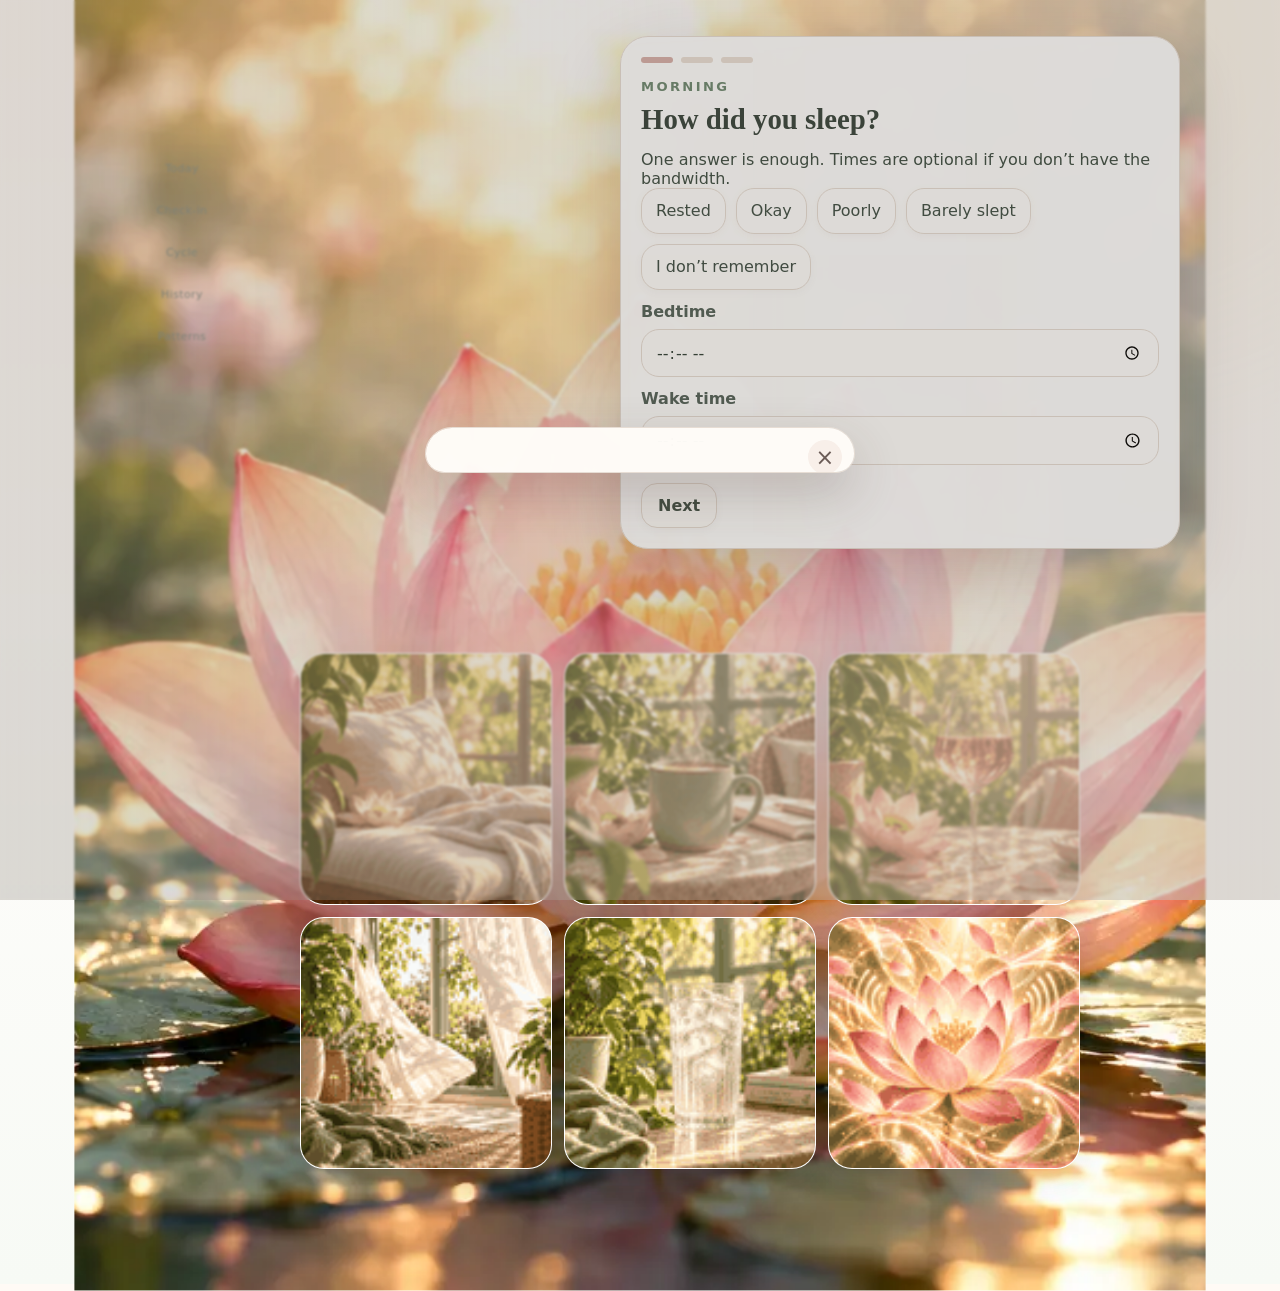
==== index.html @ 8de6fafd "Apply approved painterly Bloom visual direction" ====
<!doctype html>
<!-- Bloom v32: approved painterly visual direction + confirmed trigger capture -->
<html lang="en">
<head>
<meta charset="utf-8">
<meta name="viewport" content="width=device-width,initial-scale=1,viewport-fit=cover">
<meta name="theme-color" content="#fffaf5">
<meta name="apple-mobile-web-app-capable" content="yes">
<meta name="apple-mobile-web-app-title" content="Bloom">
<link rel="manifest" href="manifest.webmanifest">
<title>Bloom</title>
<link rel="stylesheet" href="styles.css?v=31">
<link rel="stylesheet" href="trigger-assets.css?v=31">
<link rel="stylesheet" href="trigger-interactions.css?v=31">
<link rel="stylesheet" href="baseline-overlay.css?v=31">
<link rel="stylesheet" href="design-v32.css?v=32">
</head>
<body>
<div class="garden" aria-hidden="true"><div class="glow"></div><div class="botanical botanical-left"></div><div class="botanical botanical-right"></div></div>
<div class="app-shell">
<header class="topbar">
  <div><div class="brand-word">Bloom</div><div class="today-date" id="todayDate"></div></div>
  <button class="settings-pill" id="settingsBtn" aria-label="Settings">Settings</button>
</header>
<main>
<section id="baselineScreen" class="screen"></section>
<section id="todayScreen" class="screen">
  <div class="home-heading"><span>TODAY</span><span id="cycleBadge" class="cycle-badge" hidden></span></div>
  <div class="home-hero">
    <button id="lotusCheckin" class="lotus-card" aria-label="Check in">
      <img class="lotus-visual" src="assets/lotus-check-in.webp" alt="" aria-hidden="true">
      <span class="lotus-label">CHECK IN</span>
    </button>
    <div id="baselineDoneNote" class="micro-note"></div>
  </div>
  <section class="meds-home" id="medsStrip"></section>
  <div class="quick-label">TRIGGERS</div>
  <div class="quick-grid" aria-label="Visual triggers">
    <button class="quick-tile nap" data-quick="nap" aria-label="Sleep" aria-pressed="false" title="Sleep"><img class="trigger-art" src="assets/triggers/sleep.png" alt=""></button>
    <button class="quick-tile caffeine" data-quick="caffeine" aria-label="Caffeinate" aria-pressed="false" title="Caffeinate"><img class="trigger-art" src="assets/triggers/caffeinate.png" alt=""></button>
    <button class="quick-tile alcohol" data-quick="alcohol" aria-label="Alcohol" aria-pressed="false" title="Alcohol"><img class="trigger-art" src="assets/triggers/alcohol.png" alt=""></button>
    <button class="quick-tile breathing" data-quick="breathing" aria-label="Breathe" aria-pressed="false" title="Breathe"><img class="trigger-art" src="assets/triggers/breathe.png" alt=""></button>
    <button class="quick-tile water" data-quick="water" aria-label="Hydrate" aria-pressed="false" title="Hydrate"><img class="trigger-art" src="assets/triggers/hydrate.png" alt=""></button>
    <button class="quick-tile sensory" data-quick="sensory-overload" aria-label="Sense" aria-pressed="false" title="Sense"><img class="trigger-art" src="assets/triggers/sense.png" alt=""></button>
  </div>
  <section class="context-row">
    <button class="context-chip" id="cycleHomeBtn"><span class="context-kicker">CYCLE</span><strong id="cycleHomeText">Open cycle</strong></button>
    <button class="context-chip" id="healthHomeBtn"><span class="context-kicker">APPLE HEALTH</span><strong id="healthHomeText">Import snapshot</strong></button>
  </section>
</section>
<section id="checkinScreen" class="screen"></section>
<section id="cycleScreen" class="screen"></section>
<section id="historyScreen" class="screen"></section>
<section id="patternsScreen" class="screen"></section>
</main>
<nav class="bottom-nav" aria-label="Bloom navigation">
<button data-nav="today" class="active">Today</button><button data-nav="checkin">Check-in</button><button data-nav="cycle">Cycle</button><button data-nav="history">History</button><button data-nav="patterns">Patterns</button>
</nav>
</div>
<div id="modal" class="modal-backdrop" hidden><div class="modal-card"><button class="modal-close" id="modalClose" aria-label="Close">×</button><div id="modalBody"></div></div></div>
<input id="healthFile" type="file" accept="application/json,.json" hidden><input id="importFile" type="file" accept="application/json,.json" hidden>
<script src="app.js?v=32"></script>
</body>
</html>
---- styles.css ----
:root{
  --bg:#fffaf5;
  --bg-soft:#fffdf9;
  --card:#fffdfa;
  --ink:#3f4f44;
  --muted:#7a807a;
  --line:#e7ddd4;
  --blush:#f3ded9;
  --sage:#dfe9dc;
  --butter:#f4ecd9;
  --accent:#cc8d83;
  --accent-deep:#9f655e;
  --shadow:0 14px 32px rgba(119,92,84,.10),0 2px 8px rgba(119,92,84,.06);
  --radius:28px;
}
*{box-sizing:border-box}
html,body{margin:0;padding:0;background:linear-gradient(180deg,#fffaf5 0%,#fff9f3 46%,#fffefb 100%);color:var(--ink);font-family: ui-rounded, system-ui, -apple-system, BlinkMacSystemFont, "Segoe UI", sans-serif;min-height:100%}
body{padding:env(safe-area-inset-top) 0 env(safe-area-inset-bottom)}
button,input,select,textarea{font:inherit}
button{cursor:pointer}
img{max-width:100%;display:block}
.sr-only{position:absolute;width:1px;height:1px;padding:0;margin:-1px;overflow:hidden;clip:rect(0,0,0,0);white-space:nowrap;border:0}
.garden{position:fixed;inset:0;pointer-events:none;overflow:hidden;z-index:0}
.glow{position:absolute;top:-80px;left:50%;transform:translateX(-50%);width:320px;height:220px;border-radius:999px;background:radial-gradient(circle at 50% 50%,rgba(248,217,194,.55),rgba(248,217,194,.08) 55%,transparent 72%)}
.leaf{position:absolute;border-radius:999px;filter:blur(2px);opacity:.18}
.leaf-a{left:-36px;top:180px;width:140px;height:340px;background:linear-gradient(180deg,#cdddbb,#f0f5e6);transform:rotate(-18deg)}
.leaf-b{right:-26px;top:360px;width:120px;height:280px;background:linear-gradient(180deg,#d6e1c6,#fbfdf6);transform:rotate(14deg)}
.leaf-c{right:18px;bottom:120px;width:160px;height:280px;background:linear-gradient(180deg,#f2dfd8,#fff5ef);transform:rotate(-24deg)}
.app-shell{position:relative;z-index:1;max-width:430px;margin:0 auto;padding:14px 14px 22px}
.topbar{display:flex;justify-content:space-between;align-items:flex-start;padding:8px 4px 18px}
.brand-kicker{font-family:Georgia,serif;font-size:2.25rem;line-height:1;letter-spacing:-.03em;color:#4a5f4f}
.today-date{margin-top:8px;color:var(--muted);font-size:.96rem}
.icon-btn{border:1px solid var(--line);background:rgba(255,255,255,.82);backdrop-filter:blur(8px);width:42px;height:42px;border-radius:999px;box-shadow:var(--shadow);color:#5a655d}
main{display:block}
.screen{display:none}
.screen.active{display:block}
.home-hero{margin-bottom:18px;text-align:center}
.lotus-card{display:block;width:min(280px,100%);margin:0 auto;padding:0;border:0;background:transparent}
.lotus-frame{position:relative;border-radius:36px;padding:10px;background:rgba(255,255,255,.78);box-shadow:var(--shadow);border:1px solid rgba(231,221,212,.95)}
.lotus-frame::before{content:"";position:absolute;inset:10px;border-radius:28px;background:linear-gradient(180deg,rgba(255,253,251,.72),rgba(255,248,242,.16));pointer-events:none}
.lotus-frame::after{content:"";position:absolute;left:14px;right:14px;top:14px;height:44%;border-radius:24px;background:linear-gradient(180deg,rgba(255,255,255,.26),transparent);pointer-events:none}
.lotus-photo{width:100%;height:auto;border-radius:28px;box-shadow:inset 0 0 0 1px rgba(255,255,255,.55)}
.micro-note{padding:10px 8px 0;text-align:center;color:var(--accent-deep);font-size:.92rem;min-height:1.4em}
.quick-grid{display:grid;grid-template-columns:repeat(6,1fr);gap:10px;margin:14px 0 18px}
.quick-tile{aspect-ratio:1/1;border:1px solid var(--line);border-radius:22px;background:rgba(255,255,255,.8);box-shadow:var(--shadow);display:grid;place-items:center;padding:0;overflow:hidden}
.art{display:block;width:100%;height:100%;position:relative}
.art::before,.art::after{content:"";position:absolute}
.moon{background:linear-gradient(180deg,#304059 0%,#7386a2 100%)}
.moon::before{width:34px;height:34px;border-radius:50%;background:#fff2c5;left:17px;top:15px;box-shadow:10px 2px 0 0 #304059,44px 32px 0 -12px rgba(255,255,255,.8),60px 16px 0 -13px rgba(255,255,255,.7)}
.moon::after{left:10px;right:10px;bottom:12px;height:18px;border-radius:18px;background:#f1d7da}
.cup{background:linear-gradient(180deg,#dfccb0,#8f785d)}
.cup::before{width:36px;height:24px;left:15px;top:28px;border-radius:0 0 16px 16px;background:#fff8ef;border:2px solid rgba(82,64,43,.22)}
.cup::after{width:14px;height:14px;right:16px;top:33px;border:3px solid rgba(255,248,239,.92);border-left:0;border-radius:0 12px 12px 0;box-shadow:-34px -18px 0 -10px rgba(255,255,255,.55),-22px -24px 0 -10px rgba(255,255,255,.45)}
.glass{background:linear-gradient(180deg,#f6d8cf,#d8b29a)}
.glass::before{left:26px;top:16px;width:20px;height:34px;background:rgba(255,255,255,.62);clip-path:polygon(0 0,100% 0,78% 100%,22% 100%);border-radius:0 0 8px 8px}
.glass::after{left:30px;top:21px;width:12px;height:20px;background:#8e4e5d;clip-path:polygon(0 0,100% 0,82% 100%,18% 100%);box-shadow:0 28px 0 -5px rgba(255,255,255,.55)}
.breath{background:linear-gradient(180deg,#c9dfd2,#90b9ae)}
.breath::before{left:16px;top:18px;width:22px;height:38px;border-radius:16px 16px 22px 22px;background:rgba(72,114,103,.23)}
.breath::after{right:10px;top:18px;width:42px;height:42px;border-top:4px solid rgba(255,255,255,.92);border-right:4px solid rgba(255,255,255,.92);border-radius:50%;transform:rotate(35deg);box-shadow:-10px 12px 0 -7px rgba(255,255,255,.82),-18px 24px 0 -9px rgba(255,255,255,.76)}
.water{background:linear-gradient(180deg,#d9eadf,#8ab7ba)}
.water::before{left:22px;top:15px;width:28px;height:42px;background:rgba(255,255,255,.54);border-radius:0 0 14px 14px;clip-path:polygon(12% 0,88% 0,76% 100%,24% 100%)}
.water::after{left:28px;top:28px;width:16px;height:10px;background:#b6e5ff;border-radius:999px;box-shadow:0 12px 0 0 #c8efff}
.sensory{background:linear-gradient(180deg,#f1e3d7,#bdc7a5)}
.sensory::before{left:18px;top:14px;width:36px;height:44px;border-radius:20px;background:#44586a}
.sensory::after{left:10px;top:24px;width:52px;height:26px;border:6px solid #44586a;border-bottom:0;border-radius:26px 26px 0 0}
.strip-card,.flow-card{background:rgba(255,253,250,.88);border:1px solid var(--line);border-radius:var(--radius);box-shadow:var(--shadow);padding:18px;margin-bottom:14px;backdrop-filter:blur(8px)}
.flow-card{padding:20px}
.caps{font-size:.82rem;letter-spacing:.18em;text-transform:uppercase;color:#6f8a72;font-weight:700;margin-bottom:10px}
h2{margin:0 0 14px;font-family:Georgia,serif;font-size:1.8rem;line-height:1.1;font-weight:600;color:#39463d}
h3{margin:0 0 10px;font-size:1.08rem;color:#3f4f44}
.small{font-size:.94rem;color:var(--muted);line-height:1.45}
.row{display:flex;gap:10px;flex-wrap:wrap;align-items:center}
.between{justify-content:space-between}
.choice-grid,.pill-grid{display:flex;flex-wrap:wrap;gap:10px}
.choice,.pill,.btn{border:1px solid var(--line);background:#fffefc;color:#415046;border-radius:18px;padding:12px 14px;box-shadow:0 2px 8px rgba(119,92,84,.05)}
.choice{min-height:46px}
.choice.selected,.pill.selected{background:#f7ebe7;border-color:#ddb7b0;color:#7c514d}
.btn{border-radius:16px;font-weight:600;padding:12px 16px;background:#fffefb}
.btn.secondary{background:#f9f5ef}
.btn.ghost{background:transparent;box-shadow:none}
.btn.danger{background:#fff2f0;border-color:#ebc2bb;color:#934f49}
.field{display:block;margin:12px 0 8px;color:#55635a;font-weight:600}
input[type="time"],input[type="date"],input[type="text"],select,textarea,input:not([type]){width:100%;border:1px solid var(--line);border-radius:18px;background:#fffefc;padding:12px 14px;color:#334238}
textarea{min-height:92px;resize:vertical}
.progress{display:flex;gap:8px;margin-bottom:16px}
.progress i{display:block;width:32px;height:6px;border-radius:99px;background:#eadfd5}
.progress i.on{background:#d6b0a9}
.why{margin-top:10px}
.empty{padding:10px 0;color:var(--muted)}
.health-grid{display:grid;grid-template-columns:1fr 1fr;gap:10px;margin-top:16px}
.health-stat{padding:14px;border-radius:20px;border:1px solid var(--line);background:linear-gradient(180deg,#f8f4ed,#fffefb)}
.health-stat:nth-child(2n){background:linear-gradient(180deg,#f7ecef,#fffefb)}
.health-stat:nth-child(3n){background:linear-gradient(180deg,#edf4ea,#fffefb)}
.health-stat span{display:block;font-size:.88rem;color:var(--muted);margin-bottom:4px}
.health-stat b{font-size:1.2rem;color:#604642}
.calendar{display:grid;grid-template-columns:repeat(7,1fr);gap:8px;margin-top:16px}
.day{aspect-ratio:1/1;border-radius:16px;border:1px solid var(--line);background:#fffefc;color:#45534a}
.day.today{outline:2px solid #d8b1a7;outline-offset:2px}
.day.bleed{background:#f8e4e1}
.day.start{background:#efd8d5;font-weight:700}
.history-list{display:flex;flex-direction:column;gap:10px}
.history-item{padding:14px;border-radius:20px;border:1px solid var(--line);background:rgba(255,255,255,.72)}
.bottom-nav{position:sticky;bottom:0;z-index:5;display:grid;grid-template-columns:repeat(5,1fr);gap:8px;padding:10px 10px calc(10px + env(safe-area-inset-bottom));margin-top:8px;border:1px solid rgba(231,221,212,.95);border-radius:28px;background:rgba(255,253,250,.92);backdrop-filter:blur(12px);box-shadow:var(--shadow)}
.bottom-nav button{display:flex;flex-direction:column;gap:4px;align-items:center;justify-content:center;border:0;background:transparent;color:#788278;padding:8px 4px;border-radius:18px;font-size:.76rem}
.bottom-nav button.active{background:#f5ece7;color:#5e4d49}
.modal-backdrop{position:fixed;inset:0;z-index:20;background:rgba(68,55,48,.18);display:grid;place-items:end center;padding:20px}
.modal-card{position:relative;width:min(430px,100%);max-height:88vh;overflow:auto;background:rgba(255,252,248,.98);border:1px solid var(--line);border-radius:28px 28px 20px 20px;box-shadow:0 20px 50px rgba(76,54,47,.24);padding:22px}
.modal-close{position:absolute;top:12px;right:12px;width:34px;height:34px;border:0;border-radius:999px;background:#f8efe9;color:#6a5b56;font-size:1.4rem}
.support-now .pill-grid{margin-bottom:8px}
@media (max-width:380px){
  .app-shell{padding-inline:10px}
  .brand-kicker{font-size:2rem}
  .quick-grid{gap:8px}
  .quick-tile{border-radius:18px}
  h2{font-size:1.6rem}
}
---- trigger-assets.css ----
.quick-label{margin:18px 4px 8px;font-size:10px;letter-spacing:.18em;font-weight:850;color:#627653}.quick-grid{display:grid;grid-template-columns:repeat(6,minmax(0,1fr));gap:7px}.quick-tile{aspect-ratio:1;border:1px solid rgba(255,255,255,.82);border-radius:21px;box-shadow:0 8px 22px rgba(78,54,62,.065);padding:0;position:relative;overflow:hidden;background:#fff!important;cursor:pointer}.quick-tile.nap,.quick-tile.caffeine,.quick-tile.alcohol,.quick-tile.breathing,.quick-tile.water,.quick-tile.sensory{background:#fff!important}.trigger-art{display:block;width:100%;height:100%;object-fit:cover}.quick-tile:focus-visible{outline:3px solid rgba(112,134,93,.55);outline-offset:3px}@media(max-width:520px){.quick-grid{grid-template-columns:repeat(3,minmax(0,1fr));gap:10px}.quick-tile{border-radius:18px}}@media(min-width:521px){.quick-grid{grid-template-columns:repeat(6,minmax(0,1fr));gap:8px}}
---- trigger-interactions.css ----
.quick-tile {
  transition: transform .18s ease, box-shadow .18s ease, outline-color .18s ease;
}

.quick-tile.pending {
  transform: scale(.94);
  outline: 3px solid rgba(239, 127, 105, .9);
  outline-offset: 2px;
  box-shadow: 0 10px 28px rgba(180, 84, 94, .24);
}

.quick-tile.recorded::after {
  content: "✓";
  position: absolute;
  right: 5px;
  top: 5px;
  z-index: 4;
  display: grid;
  place-items: center;
  width: 23px;
  height: 23px;
  border-radius: 50%;
  background: #466953;
  color: #fff;
  font-size: 14px;
  font-weight: 900;
  box-shadow: 0 2px 8px rgba(35, 66, 49, .35);
}

.trigger-confirm {
  margin-top: 10px;
  padding: 10px 12px;
  border-radius: 15px;
  background: #f2f7ee;
  color: #47604e;
  font-size: 12px;
  font-weight: 750;
}
---- baseline-overlay.css ----
.baseline-overlay {
  position: fixed;
  inset: 0;
  z-index: 40;
  overflow-y: auto;
  overscroll-behavior: contain;
  background: linear-gradient(90deg, rgba(255, 250, 245, .08), rgba(255, 250, 245, .5));
  backdrop-filter: blur(1px);
}

.baseline-overlay .flow-wrap {
  width: min(560px, calc(100% - 24px));
  min-height: 100%;
  margin-left: auto;
  margin-right: max(12px, calc((100vw - 1080px) / 2));
  padding: 36px 0 110px;
  align-items: center;
}

.baseline-overlay .flow-card {
  background: rgba(255, 255, 255, .96);
  box-shadow: 0 24px 70px rgba(58, 43, 48, .2);
}

@media (max-width: 760px) {
  .baseline-overlay {
    background: linear-gradient(180deg, rgba(255, 250, 245, 0) 0 27%, rgba(255, 250, 245, .54) 42%, rgba(255, 250, 245, .9) 100%);
    backdrop-filter: blur(.5px);
  }

  .baseline-overlay .flow-wrap {
    width: calc(100% - 16px);
    min-height: 100%;
    margin: 0 auto;
    padding: min(34vh, 290px) 0 calc(90px + env(safe-area-inset-bottom));
    align-items: flex-end;
  }

  .baseline-overlay .flow-card {
    border-radius: 28px 28px 20px 20px;
  }
}
---- design-v32.css ----
/* Approved visual direction: painterly focal imagery with calm ivory space. */
body {
  background:
    radial-gradient(circle at 88% 4%, rgba(246, 207, 99, .14), transparent 25rem),
    linear-gradient(180deg, #fffaf5 0%, #fffdfb 48%, #f7faf5 100%);
}

.garden .botanical { opacity: .075; }

.lotus-card {
  height: clamp(250px, 39vw, 330px);
  background: #eadfd4;
  isolation: isolate;
}

.lotus-visual {
  position: absolute;
  inset: 0;
  width: 100%;
  height: 100%;
  object-fit: cover;
  object-position: 50% 54%;
  transform: scale(1.01);
  transition: transform .45s ease;
}

.lotus-card:hover .lotus-visual,
.lotus-card:focus-visible .lotus-visual { transform: scale(1.035); }

.lotus-card::after {
  background: linear-gradient(180deg, transparent 48%, rgba(42, 37, 34, .06) 66%, rgba(38, 31, 35, .38) 100%);
}

.lotus-card:focus-visible,
.quick-tile:focus-visible,
.bottom-nav button:focus-visible {
  outline: 3px solid rgba(230, 117, 105, .78);
  outline-offset: 3px;
}

.lotus-label {
  bottom: 23px;
  font-size: 14px;
  letter-spacing: .36em;
  text-shadow: 0 2px 16px rgba(35, 27, 31, .72);
}

.meds-home {
  background: rgba(255, 251, 247, .9);
  box-shadow: 0 9px 28px rgba(67, 49, 56, .045);
}

.quick-grid {
  grid-template-columns: repeat(3, minmax(0, 1fr));
  gap: 12px;
}

.quick-tile {
  border-radius: 24px;
  box-shadow: 0 11px 28px rgba(78, 54, 62, .09);
}

.quick-tile .trigger-art { transition: transform .25s ease; }
.quick-tile:hover .trigger-art { transform: scale(1.035); }

.context-row { margin-top: 16px; }

@media (max-width: 520px) {
  .app-shell { padding-top: 12px; }
  .topbar { padding-bottom: 12px; }
  .home-heading { margin-bottom: 8px; }
  .lotus-card { height: min(38vh, 285px); min-height: 238px; }
  .lotus-label { bottom: 18px; }
  .quick-grid { gap: 8px; }
  .quick-tile { border-radius: 20px; }
}

@media (min-width: 900px) {
  .app-shell {
    width: min(1120px, calc(100% - 48px));
    max-width: none;
    margin: 0 auto;
    padding: 30px 30px 72px 220px;
  }

  .topbar,
  main { max-width: 780px; }

  .bottom-nav {
    position: fixed;
    left: max(24px, calc(50vw - 536px));
    top: 142px;
    bottom: auto;
    transform: none;
    width: 156px;
    grid-template-columns: 1fr;
    gap: 5px;
    padding: 0;
    border: 0;
    border-radius: 0;
    background: transparent;
    box-shadow: none;
    backdrop-filter: none;
  }

  .bottom-nav button {
    padding: 12px 15px;
    border-radius: 16px;
    text-align: left;
    font-size: 11px;
    letter-spacing: .035em;
  }

  .bottom-nav button.active {
    background: rgba(255, 239, 234, .92);
    box-shadow: 0 7px 22px rgba(93, 62, 69, .06);
  }

  .modal-backdrop { place-items: center; }
}

@media (prefers-reduced-motion: reduce) {
  .lotus-visual,
  .quick-tile .trigger-art { transition: none; }
}
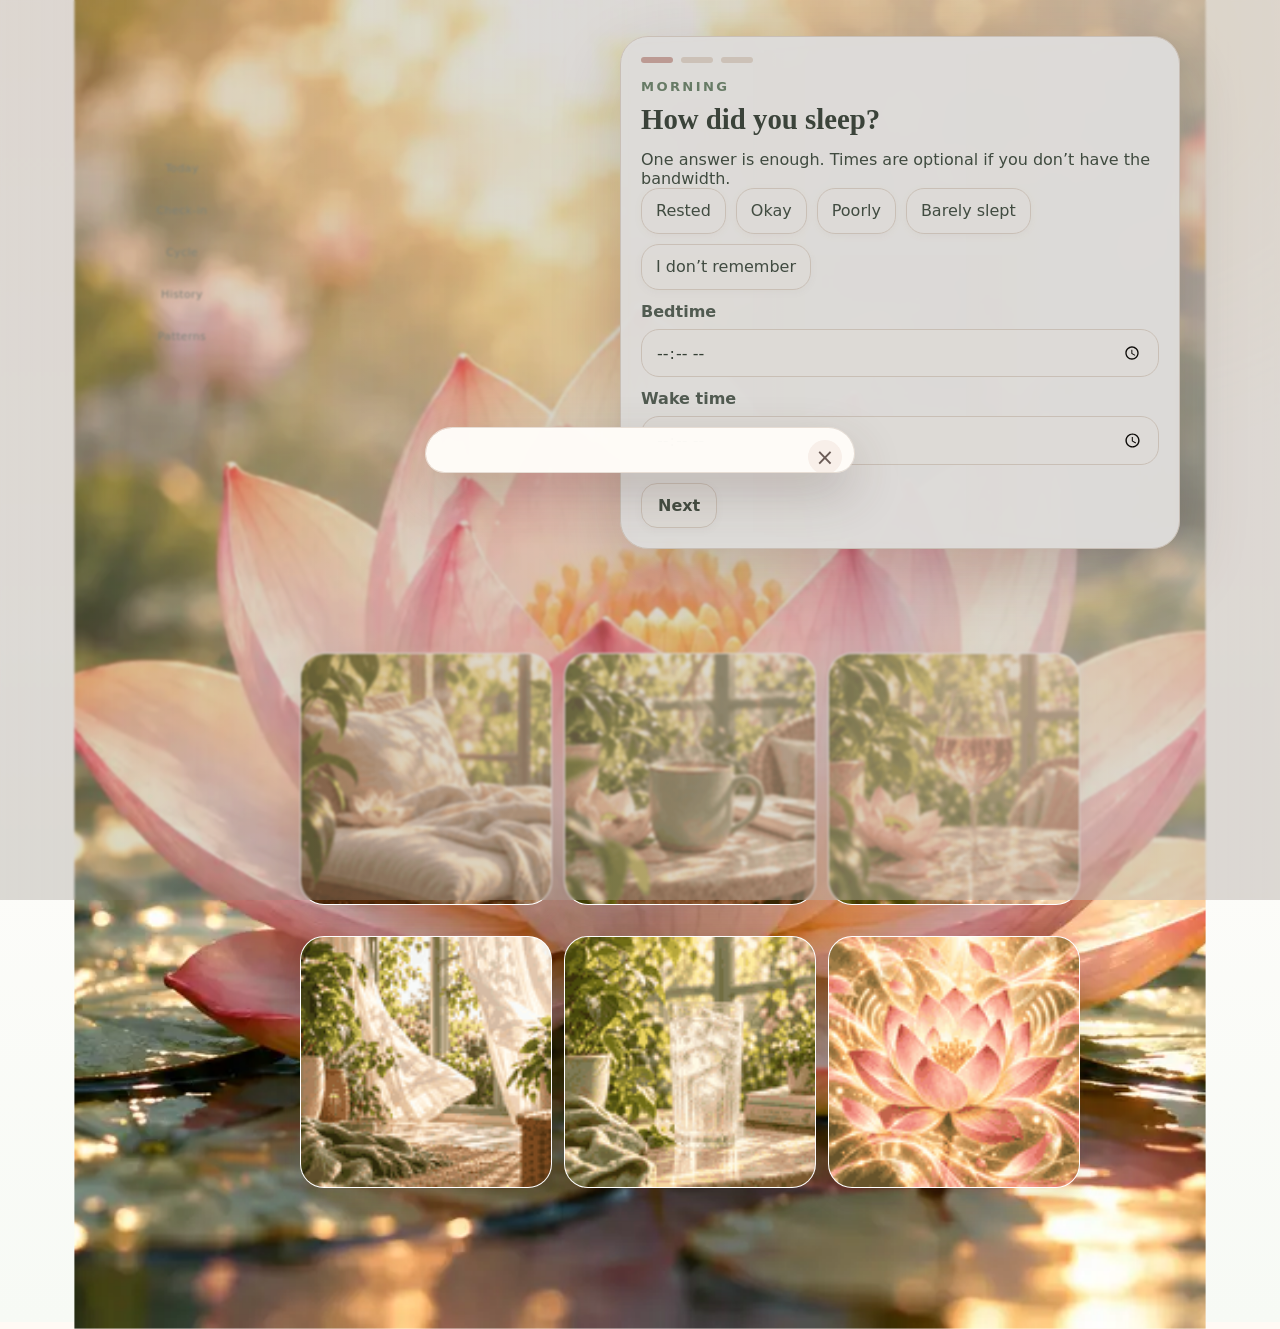
==== commit 5ea81917: "Add captions to visual trigger icons" ====
--- a/index.html
+++ b/index.html
@@ -1,5 +1,5 @@
 <!doctype html>
-<!-- Bloom v32: approved painterly visual direction + confirmed trigger capture -->
+<!-- Bloom v33: approved painterly visual direction + captioned trigger capture -->
 <html lang="en">
 <head>
 <meta charset="utf-8">
@@ -13,7 +13,7 @@
 <link rel="stylesheet" href="trigger-assets.css?v=31">
 <link rel="stylesheet" href="trigger-interactions.css?v=31">
 <link rel="stylesheet" href="baseline-overlay.css?v=31">
-<link rel="stylesheet" href="design-v32.css?v=32">
+<link rel="stylesheet" href="design-v32.css?v=33">
 </head>
 <body>
 <div class="garden" aria-hidden="true"><div class="glow"></div><div class="botanical botanical-left"></div><div class="botanical botanical-right"></div></div>
@@ -36,12 +36,12 @@
   <section class="meds-home" id="medsStrip"></section>
   <div class="quick-label">TRIGGERS</div>
   <div class="quick-grid" aria-label="Visual triggers">
-    <button class="quick-tile nap" data-quick="nap" aria-label="Sleep" aria-pressed="false" title="Sleep"><img class="trigger-art" src="assets/triggers/sleep.png" alt=""></button>
-    <button class="quick-tile caffeine" data-quick="caffeine" aria-label="Caffeinate" aria-pressed="false" title="Caffeinate"><img class="trigger-art" src="assets/triggers/caffeinate.png" alt=""></button>
-    <button class="quick-tile alcohol" data-quick="alcohol" aria-label="Alcohol" aria-pressed="false" title="Alcohol"><img class="trigger-art" src="assets/triggers/alcohol.png" alt=""></button>
-    <button class="quick-tile breathing" data-quick="breathing" aria-label="Breathe" aria-pressed="false" title="Breathe"><img class="trigger-art" src="assets/triggers/breathe.png" alt=""></button>
-    <button class="quick-tile water" data-quick="water" aria-label="Hydrate" aria-pressed="false" title="Hydrate"><img class="trigger-art" src="assets/triggers/hydrate.png" alt=""></button>
-    <button class="quick-tile sensory" data-quick="sensory-overload" aria-label="Sense" aria-pressed="false" title="Sense"><img class="trigger-art" src="assets/triggers/sense.png" alt=""></button>
+    <div class="quick-item"><button class="quick-tile nap" data-quick="nap" aria-label="Sleep" aria-pressed="false" title="Sleep"><img class="trigger-art" src="assets/triggers/sleep.png" alt=""></button><span class="trigger-caption">SLEEP</span></div>
+    <div class="quick-item"><button class="quick-tile caffeine" data-quick="caffeine" aria-label="Caffeinate" aria-pressed="false" title="Caffeinate"><img class="trigger-art" src="assets/triggers/caffeinate.png" alt=""></button><span class="trigger-caption">CAFFEINATE</span></div>
+    <div class="quick-item"><button class="quick-tile alcohol" data-quick="alcohol" aria-label="Alcohol" aria-pressed="false" title="Alcohol"><img class="trigger-art" src="assets/triggers/alcohol.png" alt=""></button><span class="trigger-caption">ALCOHOL</span></div>
+    <div class="quick-item"><button class="quick-tile breathing" data-quick="breathing" aria-label="Breathe" aria-pressed="false" title="Breathe"><img class="trigger-art" src="assets/triggers/breathe.png" alt=""></button><span class="trigger-caption">BREATHE</span></div>
+    <div class="quick-item"><button class="quick-tile water" data-quick="water" aria-label="Hydrate" aria-pressed="false" title="Hydrate"><img class="trigger-art" src="assets/triggers/hydrate.png" alt=""></button><span class="trigger-caption">HYDRATE</span></div>
+    <div class="quick-item"><button class="quick-tile sensory" data-quick="sensory-overload" aria-label="Sense" aria-pressed="false" title="Sense"><img class="trigger-art" src="assets/triggers/sense.png" alt=""></button><span class="trigger-caption">SENSE</span></div>
   </div>
   <section class="context-row">
     <button class="context-chip" id="cycleHomeBtn"><span class="context-kicker">CYCLE</span><strong id="cycleHomeText">Open cycle</strong></button>
--- a/design-v32.css
+++ b/design-v32.css
@@ -55,9 +55,27 @@
   gap: 12px;
 }
 
+.quick-item {
+  display: grid;
+  min-width: 0;
+  gap: 7px;
+  justify-items: center;
+}
+
 .quick-tile {
+  width: 100%;
   border-radius: 24px;
   box-shadow: 0 11px 28px rgba(78, 54, 62, .09);
+}
+
+.trigger-caption {
+  font-family: -apple-system, BlinkMacSystemFont, "Avenir Next", "Segoe UI", sans-serif;
+  font-size: 10px;
+  font-weight: 750;
+  line-height: 1.2;
+  letter-spacing: .13em;
+  color: #61705f;
+  text-align: center;
 }
 
 .quick-tile .trigger-art { transition: transform .25s ease; }
@@ -73,6 +91,8 @@
   .lotus-label { bottom: 18px; }
   .quick-grid { gap: 8px; }
   .quick-tile { border-radius: 20px; }
+  .quick-item { gap: 6px; }
+  .trigger-caption { font-size: 9px; letter-spacing: .1em; }
 }
 
 @media (min-width: 900px) {
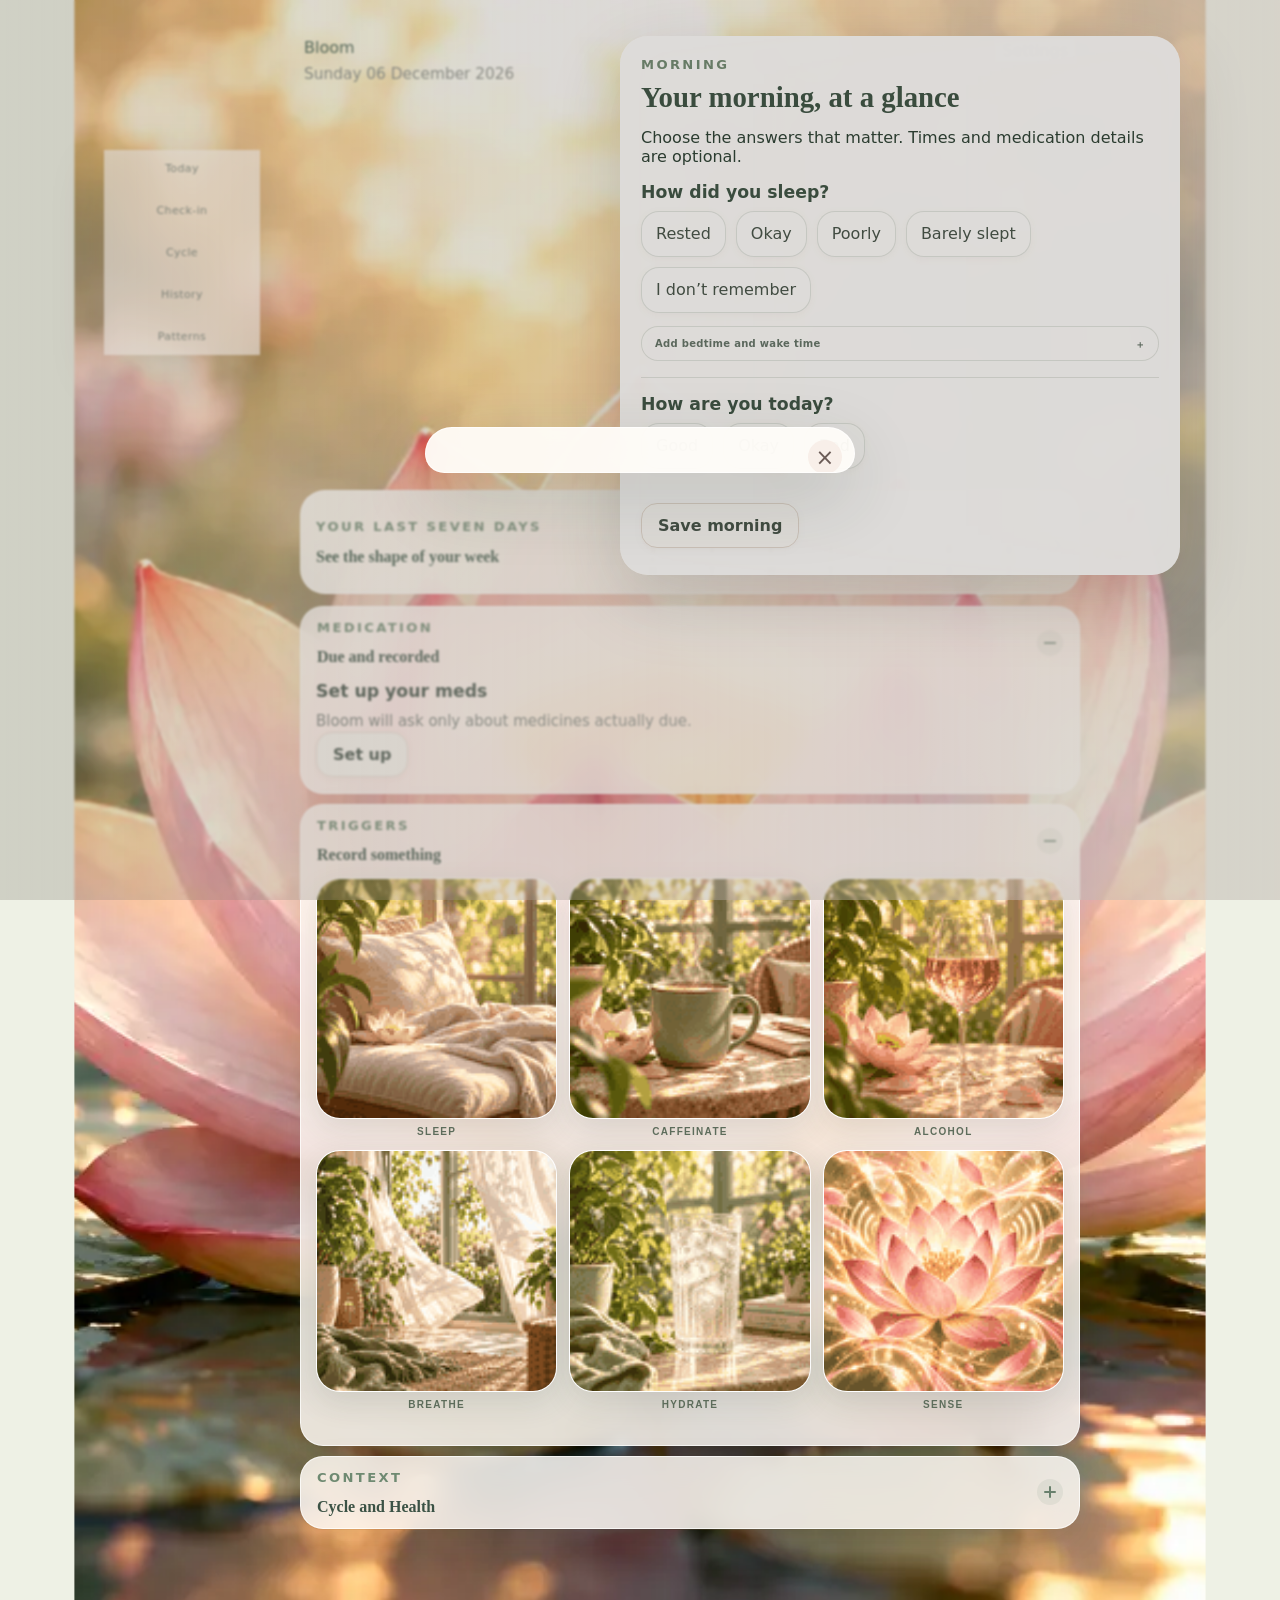
==== commit 18e6de64: "Build immersive Bloom v34 review preview" ====
--- a/index.html
+++ b/index.html
@@ -1,5 +1,5 @@
 <!doctype html>
-<!-- Bloom v33: approved painterly visual direction + captioned trigger capture -->
+<!-- Bloom v34: immersive garden preview + streamlined local-first capture -->
 <html lang="en">
 <head>
 <meta charset="utf-8">
@@ -13,10 +13,10 @@
 <link rel="stylesheet" href="trigger-assets.css?v=31">
 <link rel="stylesheet" href="trigger-interactions.css?v=31">
 <link rel="stylesheet" href="baseline-overlay.css?v=31">
-<link rel="stylesheet" href="design-v32.css?v=33">
+<link rel="stylesheet" href="design-v32.css?v=34">
 </head>
 <body>
-<div class="garden" aria-hidden="true"><div class="glow"></div><div class="botanical botanical-left"></div><div class="botanical botanical-right"></div></div>
+<div class="garden" aria-hidden="true"><img class="garden-backdrop" src="assets/bloom-garden-v34.webp" alt=""><div class="garden-wash"></div><div class="glow"></div></div>
 <div class="app-shell">
 <header class="topbar">
   <div><div class="brand-word">Bloom</div><div class="today-date" id="todayDate"></div></div>
@@ -33,20 +33,22 @@
     </button>
     <div id="baselineDoneNote" class="micro-note"></div>
   </div>
-  <section class="meds-home" id="medsStrip"></section>
-  <div class="quick-label">TRIGGERS</div>
-  <div class="quick-grid" aria-label="Visual triggers">
-    <div class="quick-item"><button class="quick-tile nap" data-quick="nap" aria-label="Sleep" aria-pressed="false" title="Sleep"><img class="trigger-art" src="assets/triggers/sleep.png" alt=""></button><span class="trigger-caption">SLEEP</span></div>
-    <div class="quick-item"><button class="quick-tile caffeine" data-quick="caffeine" aria-label="Caffeinate" aria-pressed="false" title="Caffeinate"><img class="trigger-art" src="assets/triggers/caffeinate.png" alt=""></button><span class="trigger-caption">CAFFEINATE</span></div>
-    <div class="quick-item"><button class="quick-tile alcohol" data-quick="alcohol" aria-label="Alcohol" aria-pressed="false" title="Alcohol"><img class="trigger-art" src="assets/triggers/alcohol.png" alt=""></button><span class="trigger-caption">ALCOHOL</span></div>
-    <div class="quick-item"><button class="quick-tile breathing" data-quick="breathing" aria-label="Breathe" aria-pressed="false" title="Breathe"><img class="trigger-art" src="assets/triggers/breathe.png" alt=""></button><span class="trigger-caption">BREATHE</span></div>
-    <div class="quick-item"><button class="quick-tile water" data-quick="water" aria-label="Hydrate" aria-pressed="false" title="Hydrate"><img class="trigger-art" src="assets/triggers/hydrate.png" alt=""></button><span class="trigger-caption">HYDRATE</span></div>
-    <div class="quick-item"><button class="quick-tile sensory" data-quick="sensory-overload" aria-label="Sense" aria-pressed="false" title="Sense"><img class="trigger-art" src="assets/triggers/sense.png" alt=""></button><span class="trigger-caption">SENSE</span></div>
+  <button class="week-ribbon" id="weekRibbon" aria-label="Open seven-day patterns"><span class="week-ribbon-copy"><span class="caps">YOUR LAST SEVEN DAYS</span><strong>See the shape of your week</strong></span><span id="weekRibbonDays" class="week-ribbon-days"></span><span class="week-ribbon-arrow" aria-hidden="true">›</span></button>
+  <div id="homeSections" class="home-sections">
+    <details class="home-accordion meds-home" data-home-section="medication" open><summary><span><span class="caps">MEDICATION</span><strong>Due and recorded</strong></span><span class="accordion-mark" aria-hidden="true"></span></summary><div class="accordion-body" id="medsStrip"></div></details>
+    <details class="home-accordion triggers-home" data-home-section="triggers" open><summary><span><span class="caps">TRIGGERS</span><strong>Record something</strong></span><span class="accordion-mark" aria-hidden="true"></span></summary><div class="accordion-body"><div class="quick-grid" aria-label="Visual triggers">
+      <div class="quick-item" data-trigger-item="nap"><button class="quick-tile nap" data-quick="nap" aria-label="Sleep" aria-pressed="false" title="Sleep"><img class="trigger-art" src="assets/triggers/sleep.png" alt=""></button><span class="trigger-caption">SLEEP</span></div>
+      <div class="quick-item" data-trigger-item="caffeine"><button class="quick-tile caffeine" data-quick="caffeine" aria-label="Caffeinate" aria-pressed="false" title="Caffeinate"><img class="trigger-art" src="assets/triggers/caffeinate.png" alt=""></button><span class="trigger-caption">CAFFEINATE</span></div>
+      <div class="quick-item" data-trigger-item="alcohol"><button class="quick-tile alcohol" data-quick="alcohol" aria-label="Alcohol" aria-pressed="false" title="Alcohol"><img class="trigger-art" src="assets/triggers/alcohol.png" alt=""></button><span class="trigger-caption">ALCOHOL</span></div>
+      <div class="quick-item" data-trigger-item="breathing"><button class="quick-tile breathing" data-quick="breathing" aria-label="Breathe" aria-pressed="false" title="Breathe"><img class="trigger-art" src="assets/triggers/breathe.png" alt=""></button><span class="trigger-caption">BREATHE</span></div>
+      <div class="quick-item" data-trigger-item="water"><button class="quick-tile water" data-quick="water" aria-label="Hydrate" aria-pressed="false" title="Hydrate"><img class="trigger-art" src="assets/triggers/hydrate.png" alt=""></button><span class="trigger-caption">HYDRATE</span></div>
+      <div class="quick-item" data-trigger-item="sensory-overload"><button class="quick-tile sensory" data-quick="sensory-overload" aria-label="Sense" aria-pressed="false" title="Sense"><img class="trigger-art" src="assets/triggers/sense.png" alt=""></button><span class="trigger-caption">SENSE</span></div>
+    </div></div></details>
+    <details class="home-accordion context-home" data-home-section="context"><summary><span><span class="caps">CONTEXT</span><strong>Cycle and Health</strong></span><span class="accordion-mark" aria-hidden="true"></span></summary><div class="accordion-body"><section class="context-row">
+      <button class="context-chip" id="cycleHomeBtn"><span class="context-kicker">CYCLE</span><strong id="cycleHomeText">Open cycle</strong></button>
+      <button class="context-chip" id="healthHomeBtn"><span class="context-kicker">APPLE HEALTH</span><strong id="healthHomeText">Import snapshot</strong><span id="healthSyncText" class="sync-note"></span></button>
+    </section></div></details>
   </div>
-  <section class="context-row">
-    <button class="context-chip" id="cycleHomeBtn"><span class="context-kicker">CYCLE</span><strong id="cycleHomeText">Open cycle</strong></button>
-    <button class="context-chip" id="healthHomeBtn"><span class="context-kicker">APPLE HEALTH</span><strong id="healthHomeText">Import snapshot</strong></button>
-  </section>
 </section>
 <section id="checkinScreen" class="screen"></section>
 <section id="cycleScreen" class="screen"></section>
@@ -58,7 +60,8 @@
 </nav>
 </div>
 <div id="modal" class="modal-backdrop" hidden><div class="modal-card"><button class="modal-close" id="modalClose" aria-label="Close">×</button><div id="modalBody"></div></div></div>
+<div id="saveToast" class="save-toast" hidden role="status" aria-live="polite"><span class="save-tick">✓</span><span id="saveToastText">Saved</span><button id="undoSave" type="button">Undo</button></div>
 <input id="healthFile" type="file" accept="application/json,.json" hidden><input id="importFile" type="file" accept="application/json,.json" hidden>
-<script src="app.js?v=32"></script>
+<script src="app.js?v=34"></script>
 </body>
 </html>
--- a/design-v32.css
+++ b/design-v32.css
@@ -143,3 +143,282 @@
   .lotus-visual,
   .quick-tile .trigger-art { transition: none; }
 }
+
+/* Bloom v34 — immersive garden, translucent structure, living feedback. */
+:root {
+  --garden-ink: #263d31;
+  --garden-muted: #68736a;
+  --garden-line: rgba(83, 105, 83, .17);
+  --garden-glass: rgba(255, 252, 247, .84);
+  --garden-glass-strong: rgba(255, 253, 249, .94);
+  --garden-shadow: 0 18px 50px rgba(46, 62, 47, .12);
+}
+
+html { background: #eef1e5; }
+
+body {
+  color: var(--garden-ink);
+  background: #eef1e5;
+}
+
+.garden { z-index: -2; }
+.garden-backdrop {
+  position: absolute;
+  inset: 0;
+  width: 100%;
+  height: 100%;
+  object-fit: cover;
+  object-position: 50% 52%;
+  transform: scale(1.035);
+  animation: garden-drift 26s ease-in-out infinite alternate;
+}
+.garden-wash {
+  position: absolute;
+  inset: 0;
+  background:
+    linear-gradient(180deg, rgba(255, 253, 248, .54), rgba(255, 252, 247, .72) 28%, rgba(247, 249, 241, .88) 100%),
+    radial-gradient(circle at 50% 12%, rgba(255,255,255,.78), transparent 42%);
+}
+.garden .glow {
+  width: 46vw;
+  height: 46vw;
+  right: -10vw;
+  top: -13vw;
+  background: radial-gradient(circle, rgba(255, 222, 126, .26), rgba(255, 222, 126, .07) 48%, transparent 72%);
+  animation: light-breathe 8s ease-in-out infinite;
+}
+
+.app-shell { position: relative; }
+.topbar {
+  position: relative;
+  z-index: 4;
+  margin-bottom: 4px;
+}
+.brand-word {
+  color: #345443;
+  text-shadow: 0 1px 18px rgba(255,255,255,.7);
+}
+.settings-pill {
+  color: #31473b;
+  border-color: var(--garden-line);
+  background: rgba(255, 253, 249, .78);
+  box-shadow: 0 8px 28px rgba(56, 72, 55, .08);
+  backdrop-filter: blur(14px) saturate(1.15);
+}
+
+.lotus-card {
+  border: 1px solid rgba(255,255,255,.74);
+  box-shadow: 0 24px 70px rgba(43, 63, 47, .2);
+}
+.lotus-visual { animation: lotus-breathe 7s ease-in-out infinite; }
+.lotus-card:active { transform: scale(.992); }
+.micro-note {
+  min-height: 18px;
+  color: #53685a;
+  font-weight: 750;
+}
+
+.week-ribbon {
+  position: relative;
+  width: 100%;
+  min-height: 104px;
+  margin: 13px 0 0;
+  padding: 14px 43px 14px 15px;
+  display: grid;
+  grid-template-columns: minmax(125px, .72fr) 1fr;
+  align-items: center;
+  gap: 14px;
+  overflow: hidden;
+  text-align: left;
+  border: 1px solid rgba(255,255,255,.68);
+  border-radius: 25px;
+  color: var(--garden-ink);
+  background:
+    linear-gradient(120deg, rgba(255,252,247,.92), rgba(241,245,232,.76)),
+    radial-gradient(circle at 80% 10%, rgba(250,207,123,.32), transparent 50%);
+  box-shadow: var(--garden-shadow);
+  backdrop-filter: blur(18px) saturate(1.18);
+  cursor: pointer;
+  transition: transform .22s ease, box-shadow .22s ease;
+}
+.week-ribbon::before {
+  content: "";
+  position: absolute;
+  inset: auto -8% -55% 35%;
+  height: 100%;
+  background: radial-gradient(ellipse, rgba(223, 140, 137, .12), transparent 68%);
+  pointer-events: none;
+}
+.week-ribbon:hover { transform: translateY(-2px); box-shadow: 0 21px 58px rgba(46, 62, 47, .16); }
+.week-ribbon:active { transform: scale(.992); }
+.week-ribbon-copy { display: grid; gap: 4px; }
+.week-ribbon-copy strong { font: 700 16px/1.1 Georgia, serif; color: #3c5747; }
+.week-ribbon-days {
+  position: relative;
+  z-index: 1;
+  display: grid;
+  grid-template-columns: repeat(7, 1fr);
+  align-items: end;
+  gap: 5px;
+  min-height: 68px;
+}
+.week-day {
+  min-width: 0;
+  display: grid;
+  grid-template-rows: 40px 8px auto;
+  justify-items: center;
+  gap: 3px;
+}
+.week-stem { width: 4px; height: var(--stem, 12px); align-self: end; border-radius: 9px; background: linear-gradient(180deg, #e7a987, #66836a); box-shadow: 0 1px 5px rgba(76,105,75,.18); }
+.week-bloom { width: 7px; height: 7px; border-radius: 50%; background: var(--bloom, #d9d6c7); box-shadow: 0 0 0 3px rgba(255,255,255,.5); }
+.week-day small { font-size: 8px; font-weight: 850; color: #718076; text-transform: uppercase; }
+.week-day.today small { color: #bc665e; }
+.week-day.today .week-bloom { box-shadow: 0 0 0 3px rgba(231,169,135,.22), 0 0 12px rgba(231,169,135,.55); }
+.week-ribbon-arrow { position: absolute; right: 16px; top: 50%; translate: 0 -50%; font: 300 34px/1 Georgia,serif; color: #779079; }
+
+.home-sections { display: grid; gap: 10px; margin-top: 12px; }
+.home-accordion {
+  margin: 0;
+  border: 1px solid rgba(255,255,255,.72);
+  border-radius: 23px;
+  background: var(--garden-glass);
+  box-shadow: 0 12px 36px rgba(46,62,47,.09);
+  backdrop-filter: blur(18px) saturate(1.12);
+  overflow: clip;
+}
+.home-accordion[hidden] { display: none; }
+.home-accordion summary {
+  min-height: 65px;
+  padding: 13px 16px;
+  display: flex;
+  align-items: center;
+  justify-content: space-between;
+  gap: 12px;
+  list-style: none;
+  cursor: pointer;
+}
+.home-accordion summary::-webkit-details-marker { display: none; }
+.home-accordion summary > span:first-child { display: grid; gap: 3px; }
+.home-accordion summary strong { font: 700 16px/1.1 Georgia,serif; color: #3b5245; }
+.accordion-mark { width: 26px; height: 26px; border-radius: 50%; background: rgba(102,131,105,.1); position: relative; flex: 0 0 auto; }
+.accordion-mark::before,.accordion-mark::after { content:""; position:absolute; left:7px; right:7px; top:12px; height:2px; border-radius:2px; background:#68806d; transition:transform .22s ease; }
+.accordion-mark::after { transform:rotate(90deg); }
+.home-accordion[open] .accordion-mark::after { transform:rotate(0); }
+.accordion-body { padding: 0 15px 16px; }
+.meds-home { padding: 0; background: var(--garden-glass); }
+.meds-home .med-row { padding-top: 2px; }
+.triggers-home .quick-grid { margin-top: 1px; }
+.context-row { margin-top: 0; }
+.context-chip { background: rgba(255,255,255,.66); border-color: var(--garden-line); min-height: 76px; }
+.sync-note { display:block; margin-top:5px; font-size:9px; line-height:1.25; color:#738078; }
+
+.quick-tile { box-shadow: 0 11px 30px rgba(51, 68, 53, .12); }
+.quick-tile:active { transform: scale(.94); }
+.quick-tile.pending { animation: tile-pulse 1.25s ease-in-out infinite; }
+.quick-tile.recorded::after { animation: tick-pop .28s cubic-bezier(.2,.9,.3,1.35); }
+
+.flow-card,
+.modal-card {
+  border-color: rgba(255,255,255,.72);
+  background: var(--garden-glass-strong);
+  box-shadow: 0 24px 70px rgba(41, 57, 43, .18);
+  backdrop-filter: blur(22px) saturate(1.12);
+}
+.flow-card h2,.flow-card h3 { color: #385042; }
+.choice,.pill,.strip-card,.history-item,input,textarea,select { border-color: var(--garden-line); background: rgba(255,255,255,.76); }
+.choice.selected,.pill.selected { border-color:#d99a91; background:rgba(255,235,230,.88); }
+
+.bottom-nav {
+  border-color: rgba(255,255,255,.68);
+  background: rgba(255,253,249,.84);
+  box-shadow: 0 18px 54px rgba(39,55,42,.18);
+  backdrop-filter: blur(22px) saturate(1.18);
+}
+.bottom-nav button.active { background: linear-gradient(135deg,rgba(255,235,226,.95),rgba(239,245,229,.94)); color:#8b524f; }
+
+.save-toast {
+  position: fixed;
+  z-index: 80;
+  left: 50%;
+  bottom: calc(80px + env(safe-area-inset-bottom));
+  transform: translateX(-50%);
+  min-width: 210px;
+  max-width: calc(100% - 28px);
+  min-height: 52px;
+  padding: 8px 9px 8px 10px;
+  display: flex;
+  align-items: center;
+  gap: 9px;
+  color: #294337;
+  border: 1px solid rgba(255,255,255,.78);
+  border-radius: 999px;
+  background: rgba(251,253,246,.94);
+  box-shadow: 0 18px 54px rgba(38,56,42,.24);
+  backdrop-filter: blur(20px);
+  animation: toast-in .28s cubic-bezier(.2,.9,.3,1.18);
+}
+.save-toast[hidden] { display:none; }
+.save-tick { display:grid; place-items:center; width:30px; height:30px; border-radius:50%; color:#fff; background:#486c56; font-weight:900; }
+.save-toast > span:nth-child(2) { flex:1; font-size:12px; font-weight:800; }
+.save-toast button { border:0; border-radius:999px; padding:8px 11px; color:#7c504c; background:#f7e6df; font-size:11px; font-weight:850; }
+
+.history-filters { display:flex; gap:7px; overflow-x:auto; padding:2px 0 13px; scrollbar-width:none; }
+.history-filters::-webkit-scrollbar { display:none; }
+.history-filter { flex:0 0 auto; border:1px solid var(--garden-line); border-radius:999px; padding:9px 12px; background:rgba(255,255,255,.68); font-size:10px; font-weight:850; }
+.history-filter.active { color:#fff; background:#557361; border-color:#557361; }
+.history-type { display:inline-block; margin-bottom:4px; color:#70816f; font-size:8px; font-weight:900; letter-spacing:.12em; text-transform:uppercase; }
+
+.pattern-card { position:relative; overflow:hidden; padding:16px; }
+.pattern-card::after { content:""; position:absolute; width:92px; height:92px; right:-35px; bottom:-48px; border-radius:50%; background:radial-gradient(circle,rgba(238,176,142,.22),transparent 68%); }
+.pattern-head { display:flex; align-items:flex-start; justify-content:space-between; gap:12px; }
+.pattern-status { flex:0 0 auto; border-radius:999px; padding:5px 8px; color:#7e5d50; background:#f8e8dc; font-size:8px; font-weight:900; letter-spacing:.08em; text-transform:uppercase; }
+.pattern-evidence { display:flex; align-items:end; gap:4px; height:32px; margin-top:11px; }
+.pattern-evidence i { width:6px; border-radius:6px; background:linear-gradient(180deg,#dda58d,#69846e); opacity:.78; }
+.pattern-count { margin-top:7px; color:#6f7c72; font-size:10px; font-weight:750; }
+
+.settings-section-row { display:grid; grid-template-columns:1fr auto; align-items:center; gap:10px; padding:10px 0; border-top:1px solid var(--garden-line); }
+.settings-section-row:first-child { border-top:0; }
+.settings-actions { display:flex; gap:5px; }
+.mini-btn { width:34px; height:34px; display:grid; place-items:center; border:1px solid var(--garden-line); border-radius:50%; background:#fff; font-weight:900; }
+.mini-btn[disabled] { opacity:.34; }
+.visibility-btn { width:auto; padding:0 10px; border-radius:999px; font-size:9px; }
+.baseline-sheet { padding-bottom:26px; }
+.baseline-block { padding:16px 0; border-top:1px solid var(--garden-line); }
+.baseline-block:first-of-type { border-top:0; }
+.baseline-block h3 { margin:0 0 9px; }
+.optional-detail { margin-top:13px; border:1px solid var(--garden-line); border-radius:17px; background:rgba(255,255,255,.46); }
+.optional-detail summary { padding:11px 13px; list-style:none; cursor:pointer; color:#607267; font-size:10px; font-weight:850; letter-spacing:.03em; }
+.optional-detail summary::-webkit-details-marker { display:none; }
+.optional-detail summary::after { content:"＋"; float:right; }
+.optional-detail[open] summary::after { content:"−"; }
+.optional-detail > :not(summary) { margin-left:13px; margin-right:13px; }
+.optional-detail > :last-child { margin-bottom:13px; }
+
+@keyframes garden-drift { from { transform:scale(1.035) translate3d(-.35%,0,0); } to { transform:scale(1.055) translate3d(.45%,-.3%,0); } }
+@keyframes light-breathe { 0%,100% { opacity:.72; transform:scale(.96); } 50% { opacity:1; transform:scale(1.05); } }
+@keyframes lotus-breathe { 0%,100% { transform:scale(1.01); } 50% { transform:scale(1.027); } }
+@keyframes tile-pulse { 0%,100% { box-shadow:0 10px 28px rgba(180,84,94,.18); } 50% { box-shadow:0 10px 36px rgba(180,84,94,.38); } }
+@keyframes tick-pop { from { transform:scale(.25); opacity:0; } to { transform:scale(1); opacity:1; } }
+@keyframes toast-in { from { transform:translate(-50%,14px) scale(.96); opacity:0; } to { transform:translate(-50%,0) scale(1); opacity:1; } }
+
+@media (max-width: 520px) {
+  .garden-backdrop { object-position: 50% 45%; }
+  .garden-wash { background: linear-gradient(180deg,rgba(255,253,248,.48),rgba(255,252,247,.74) 25%,rgba(247,249,241,.9)); }
+  .home-heading { text-shadow:0 1px 12px rgba(255,255,255,.9); }
+  .week-ribbon { min-height:112px; grid-template-columns: 116px 1fr; gap:9px; padding-left:13px; padding-right:34px; }
+  .week-ribbon-copy strong { font-size:14px; }
+  .week-ribbon-days { gap:3px; }
+  .week-day small { font-size:7px; }
+}
+
+@media (min-width: 900px) {
+  .garden-backdrop { object-position:50% 58%; }
+  .app-shell { min-height:100vh; }
+  .bottom-nav { background:rgba(255,253,249,.68); backdrop-filter:blur(18px) saturate(1.15); }
+  .save-toast { bottom:30px; }
+}
+
+@media (prefers-reduced-motion: reduce) {
+  .garden-backdrop,.garden .glow,.lotus-visual,.quick-tile.pending { animation:none; }
+  .week-ribbon,.quick-tile { transition:none; }
+}
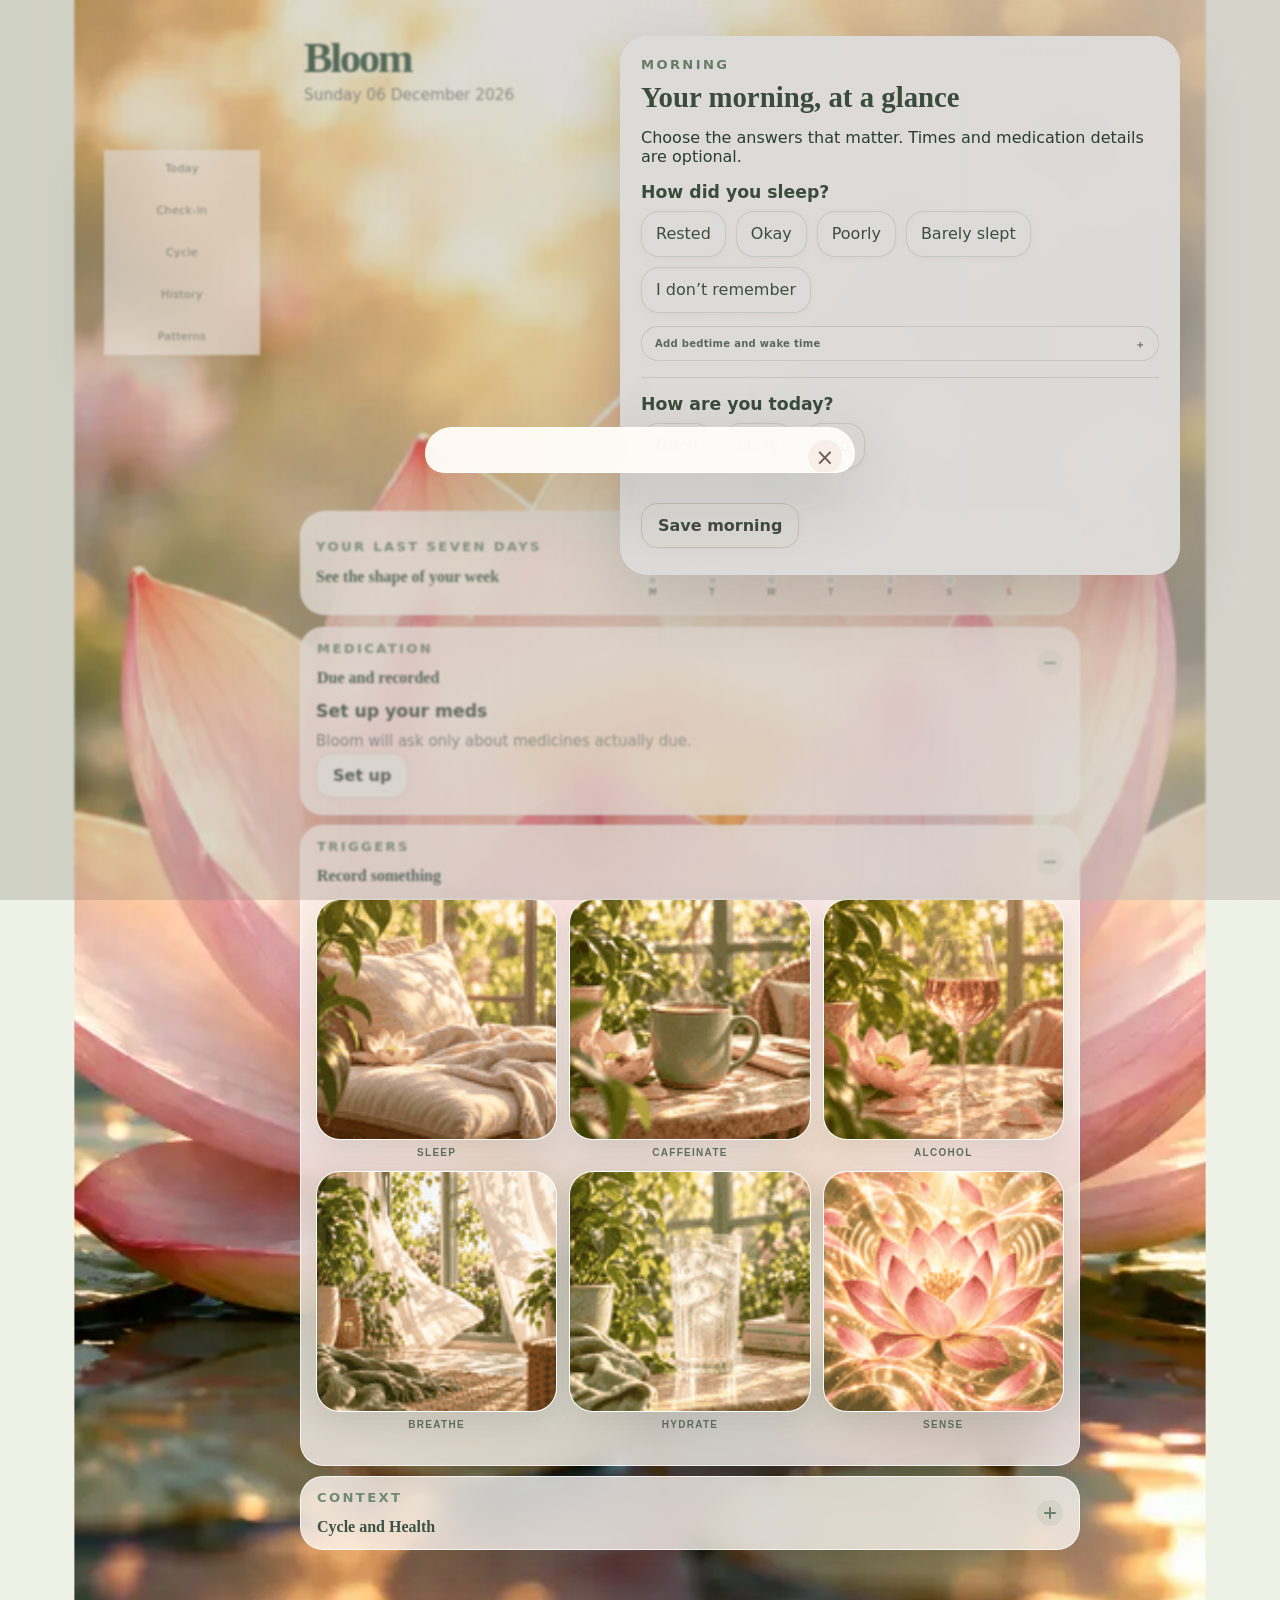
==== commit 1a59706c: "Strengthen Bloom garden and wordmark" ====
--- a/index.html
+++ b/index.html
@@ -1,5 +1,5 @@
 <!doctype html>
-<!-- Bloom v34: immersive garden preview + streamlined local-first capture -->
+<!-- Bloom v35: visible garden atmosphere + distinctive wordmark -->
 <html lang="en">
 <head>
 <meta charset="utf-8">
@@ -13,7 +13,7 @@
 <link rel="stylesheet" href="trigger-assets.css?v=31">
 <link rel="stylesheet" href="trigger-interactions.css?v=31">
 <link rel="stylesheet" href="baseline-overlay.css?v=31">
-<link rel="stylesheet" href="design-v32.css?v=34">
+<link rel="stylesheet" href="design-v32.css?v=35">
 </head>
 <body>
 <div class="garden" aria-hidden="true"><img class="garden-backdrop" src="assets/bloom-garden-v34.webp" alt=""><div class="garden-wash"></div><div class="glow"></div></div>
--- a/design-v32.css
+++ b/design-v32.css
@@ -176,8 +176,8 @@
   position: absolute;
   inset: 0;
   background:
-    linear-gradient(180deg, rgba(255, 253, 248, .54), rgba(255, 252, 247, .72) 28%, rgba(247, 249, 241, .88) 100%),
-    radial-gradient(circle at 50% 12%, rgba(255,255,255,.78), transparent 42%);
+    linear-gradient(180deg, rgba(255, 253, 248, .24), rgba(255, 252, 247, .52) 28%, rgba(247, 249, 241, .74) 100%),
+    radial-gradient(circle at 50% 12%, rgba(255,255,255,.48), transparent 42%);
 }
 .garden .glow {
   width: 46vw;
@@ -195,8 +195,13 @@
   margin-bottom: 4px;
 }
 .brand-word {
-  color: #345443;
-  text-shadow: 0 1px 18px rgba(255,255,255,.7);
+  font-family: Didot, "Bodoni 72", "Bodoni MT", "Iowan Old Style", serif;
+  font-size: 43px;
+  font-weight: 700;
+  line-height: .92;
+  letter-spacing: -.058em;
+  color: #2f5541;
+  text-shadow: 0 1px 20px rgba(255,255,255,.76);
 }
 .settings-pill {
   color: #31473b;
@@ -234,7 +239,7 @@
   border-radius: 25px;
   color: var(--garden-ink);
   background:
-    linear-gradient(120deg, rgba(255,252,247,.92), rgba(241,245,232,.76)),
+    linear-gradient(120deg, rgba(255,252,247,.82), rgba(241,245,232,.65)),
     radial-gradient(circle at 80% 10%, rgba(250,207,123,.32), transparent 50%);
   box-shadow: var(--garden-shadow);
   backdrop-filter: blur(18px) saturate(1.18);
@@ -281,7 +286,7 @@
   margin: 0;
   border: 1px solid rgba(255,255,255,.72);
   border-radius: 23px;
-  background: var(--garden-glass);
+  background: rgba(255, 252, 247, .76);
   box-shadow: 0 12px 36px rgba(46,62,47,.09);
   backdrop-filter: blur(18px) saturate(1.12);
   overflow: clip;
@@ -306,6 +311,7 @@
 .home-accordion[open] .accordion-mark::after { transform:rotate(0); }
 .accordion-body { padding: 0 15px 16px; }
 .meds-home { padding: 0; background: var(--garden-glass); }
+.meds-home { background: rgba(255, 252, 247, .76); }
 .meds-home .med-row { padding-top: 2px; }
 .triggers-home .quick-grid { margin-top: 1px; }
 .context-row { margin-top: 0; }
@@ -403,7 +409,8 @@
 
 @media (max-width: 520px) {
   .garden-backdrop { object-position: 50% 45%; }
-  .garden-wash { background: linear-gradient(180deg,rgba(255,253,248,.48),rgba(255,252,247,.74) 25%,rgba(247,249,241,.9)); }
+  .garden-wash { background: linear-gradient(180deg,rgba(255,253,248,.18),rgba(255,252,247,.51) 25%,rgba(247,249,241,.76)); }
+  .brand-word { font-size: 44px; }
   .home-heading { text-shadow:0 1px 12px rgba(255,255,255,.9); }
   .week-ribbon { min-height:112px; grid-template-columns: 116px 1fr; gap:9px; padding-left:13px; padding-right:34px; }
   .week-ribbon-copy strong { font-size:14px; }
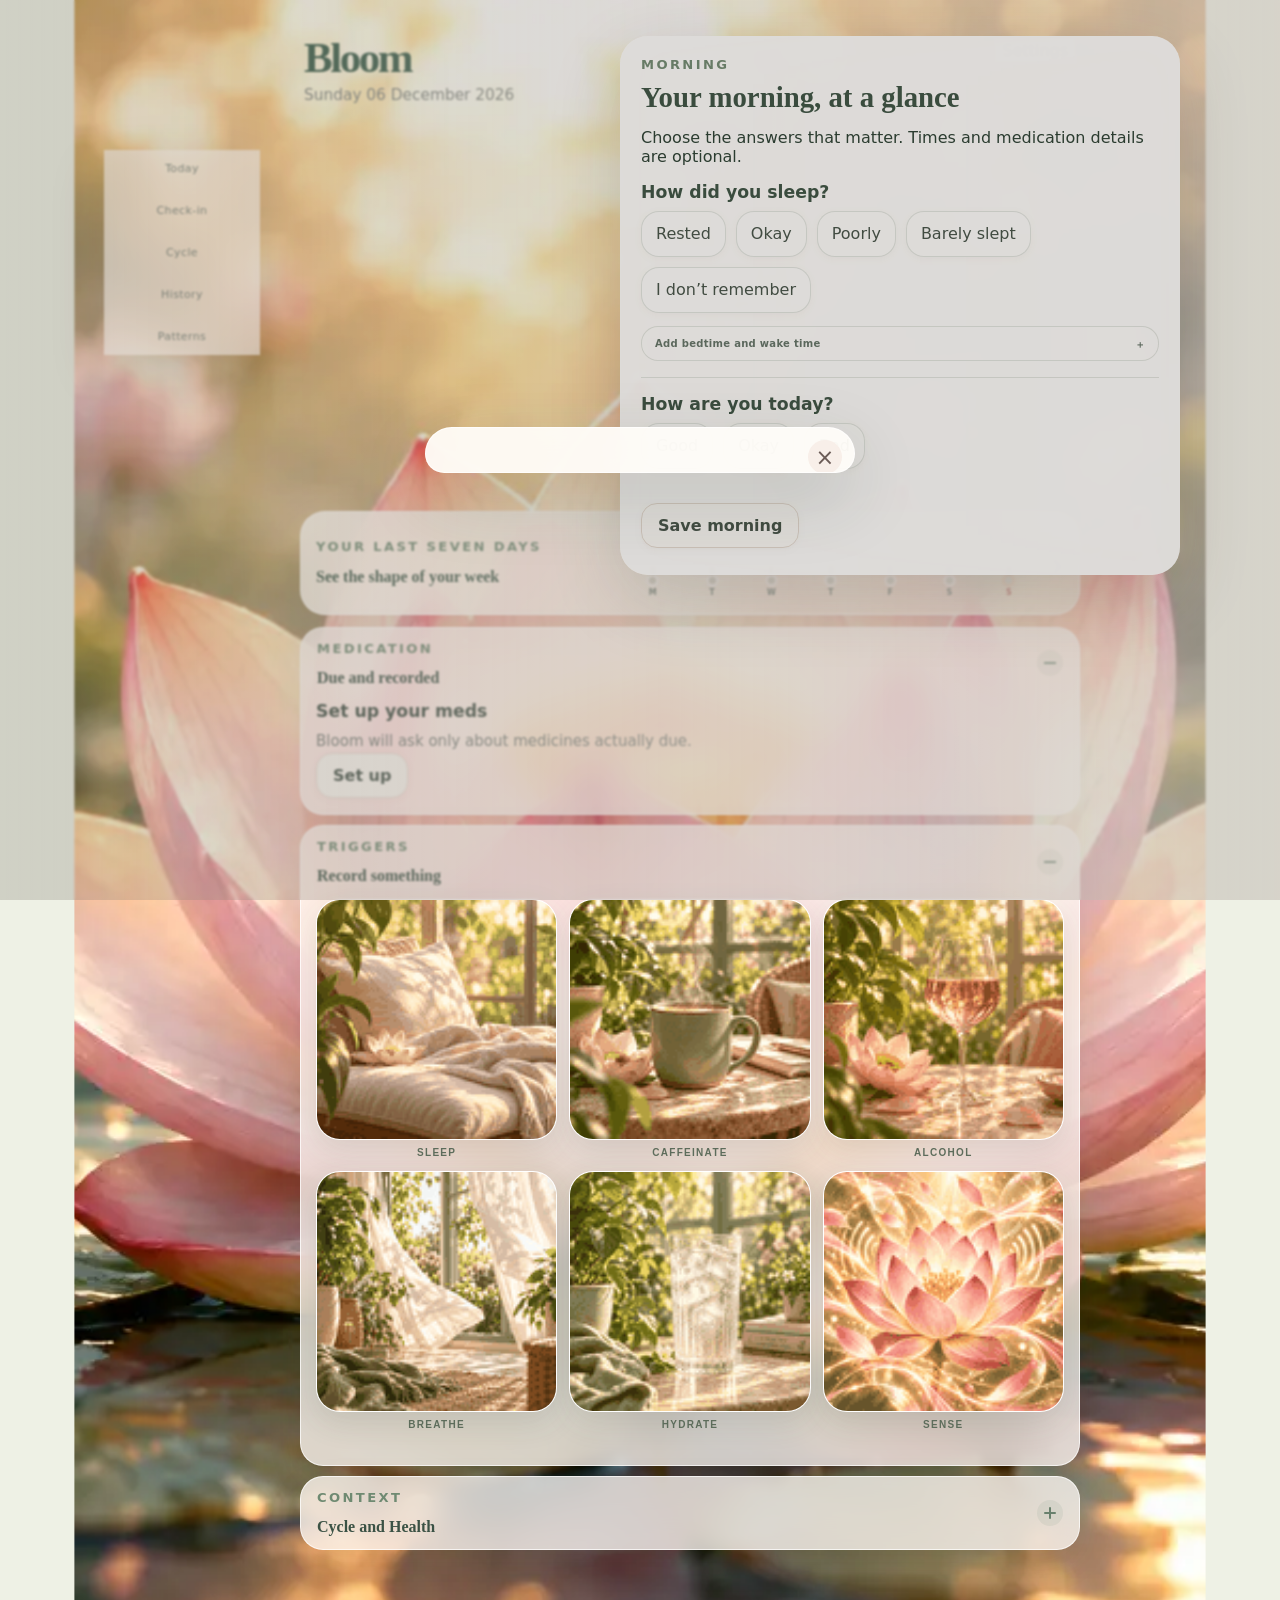
==== commit 71f510af: "Fix Bloom trial adoption blockers" ====
--- a/index.html
+++ b/index.html
@@ -62,6 +62,6 @@
 <div id="modal" class="modal-backdrop" hidden><div class="modal-card"><button class="modal-close" id="modalClose" aria-label="Close">×</button><div id="modalBody"></div></div></div>
 <div id="saveToast" class="save-toast" hidden role="status" aria-live="polite"><span class="save-tick">✓</span><span id="saveToastText">Saved</span><button id="undoSave" type="button">Undo</button></div>
 <input id="healthFile" type="file" accept="application/json,.json" hidden><input id="importFile" type="file" accept="application/json,.json" hidden>
-<script src="app.js?v=34"></script>
+<script src="app.js?v=38"></script>
 </body>
 </html>
--- a/design-v32.css
+++ b/design-v32.css
@@ -143,6 +143,108 @@
   .lotus-visual,
   .quick-tile .trigger-art { transition: none; }
 }
+
+/* Bloom v36 — retrospective period dates and daily flow. */
+.ongoing-period {
+  display: flex;
+  align-items: center;
+  justify-content: space-between;
+  gap: 14px;
+  margin-top: 16px;
+  padding: 15px;
+  border: 1px solid rgba(197, 112, 123, .2);
+  border-radius: 20px;
+  background: linear-gradient(135deg, rgba(255, 244, 242, .92), rgba(247, 244, 229, .86));
+}
+.ongoing-toggle {
+  display: flex;
+  align-items: center;
+  gap: 9px;
+  margin: 14px 0 6px;
+  padding: 12px;
+  border: 1px solid var(--garden-line);
+  border-radius: 16px;
+  background: rgba(255,255,255,.74);
+  font-size: 12px;
+  font-weight: 750;
+}
+.ongoing-toggle input { width: auto; accent-color: #c76f78; }
+.period-flow-list { display: grid; gap: 7px; margin-top: 10px; }
+.flow-day {
+  display: grid;
+  grid-template-columns: minmax(88px, 1fr) auto;
+  align-items: center;
+  gap: 10px;
+  padding: 10px 11px;
+  border: 1px solid var(--garden-line);
+  border-radius: 16px;
+  background: rgba(255,255,255,.7);
+}
+.flow-day > span { display: grid; gap: 2px; font-size: 12px; }
+.flow-day small { color: var(--garden-muted); font-size: 9px; text-transform: uppercase; letter-spacing: .1em; }
+.flow-options { display: flex; gap: 5px; }
+.flow-option {
+  width: 34px;
+  height: 34px;
+  padding: 0;
+  border: 1px solid rgba(177, 102, 116, .2);
+  border-radius: 50%;
+  background: #fff;
+  color: #845f67;
+  font-size: 10px;
+  font-weight: 850;
+}
+.flow-option.selected { color: #fff; background: #bd6875; box-shadow: 0 4px 13px rgba(151,72,91,.2); }
+.flow-value { padding: 6px 10px; border-radius: 999px; font-size: 10px; font-weight: 800; text-transform: capitalize; background: #f4eceb; }
+.flow-value.spotting { background: #f8e9e7; }
+.flow-value.light { background: #f4d8d7; }
+.flow-value.medium { color: #fff; background: #d88a91; }
+.flow-value.heavy { color: #fff; background: #a34f62; }
+.calendar-heading { display: grid; grid-template-columns: 38px 1fr 38px; align-items: center; margin-top: 14px; text-align: center; }
+.calendar-heading strong { font-family: Georgia, serif; color: #3d5948; }
+.day { position: relative; overflow: hidden; }
+.day span { position: relative; z-index: 2; }
+.day i { position: absolute; left: 50%; bottom: 6px; width: 7px; height: 7px; transform: translateX(-50%); border-radius: 50%; background: #d58c91; }
+.day.flow-spotting { background: rgba(251, 234, 232, .86); }
+.day.flow-light { background: rgba(246, 211, 210, .86); }
+.day.flow-medium { color: #704851; background: rgba(225, 158, 162, .82); }
+.day.flow-heavy { color: #fff; background: rgba(157, 73, 91, .9); }
+.day.flow-heavy i { background: #fff; }
+.day:disabled { opacity: .38; cursor: not-allowed; }
+.cycle-legend { display: flex; flex-wrap: wrap; gap: 9px 14px; margin-top: 13px; color: var(--garden-muted); font-size: 9px; font-weight: 750; }
+.cycle-legend span { display: inline-flex; align-items: center; gap: 5px; }
+.legend-dot { width: 8px; height: 8px; border-radius: 50%; background: #f8e9e7; }
+.legend-dot.light { background: #f4d8d7; }
+.legend-dot.medium { background: #d88a91; }
+.legend-dot.heavy { background: #a34f62; }
+
+@media (max-width: 420px) {
+  .flow-day { grid-template-columns: 82px 1fr; }
+  .flow-options { justify-content: flex-end; }
+  .flow-option { width: 31px; height: 31px; }
+}
+
+/* Bloom v37 — contained two-week amendment tracker. */
+.trial-settings {
+  border-color: rgba(206, 142, 119, .24);
+  background: linear-gradient(135deg, rgba(255, 246, 237, .96), rgba(245, 248, 237, .9));
+}
+.trial-freeze {
+  margin: 14px 0;
+  padding: 14px;
+  border: 1px solid rgba(206, 142, 119, .22);
+  border-radius: 18px;
+  background: linear-gradient(135deg, rgba(255, 238, 228, .76), rgba(245, 244, 221, .7));
+}
+.trial-freeze strong { display: block; margin-bottom: 4px; color: #6d4c49; }
+.trial-note {
+  margin-top: 8px;
+  padding: 12px;
+  border: 1px solid var(--garden-line);
+  border-radius: 17px;
+  background: rgba(255,255,255,.76);
+}
+.trial-note p { margin: 9px 1px 1px; font-size: 12px; line-height: 1.5; white-space: pre-wrap; }
 
 /* Bloom v34 — immersive garden, translucent structure, living feedback. */
 :root {
@@ -399,6 +501,21 @@
 .optional-detail[open] summary::after { content:"−"; }
 .optional-detail > :not(summary) { margin-left:13px; margin-right:13px; }
 .optional-detail > :last-child { margin-bottom:13px; }
+.field-row > * { min-width:0; }
+.field-row input { min-width:0; }
+.flow-heading { margin-top:16px; }
+.flow-heading h3 { margin:0; }
+.day.flow-missing { background:rgba(255,255,255,.7); }
+.day.flow-missing i { width:8px; height:8px; border:1.5px dashed #9d8d8e; background:transparent; }
+.legend-dot.missing { border:1.5px dashed #9d8d8e; background:transparent; }
+.reminder-settings { border-color:rgba(101,132,108,.24); background:linear-gradient(135deg,rgba(241,248,237,.94),rgba(255,248,239,.9)); }
+.reminder-list { display:grid; gap:9px; margin-top:16px; }
+.reminder-row { display:grid; grid-template-columns:1fr 118px; align-items:center; gap:12px; padding:12px; border:1px solid var(--garden-line); border-radius:17px; background:rgba(255,255,255,.72); }
+.reminder-row > span { display:flex; align-items:center; gap:8px; min-width:0; }
+.reminder-row input[type="checkbox"] { width:auto; accent-color:#557361; }
+.reminder-row input[type="time"] { min-width:0; }
+.reminder-instructions { margin-top:13px; padding:13px; border-radius:16px; background:rgba(242,246,235,.78); }
+.reminder-instructions strong { display:block; margin-bottom:4px; color:#466050; }
 
 @keyframes garden-drift { from { transform:scale(1.035) translate3d(-.35%,0,0); } to { transform:scale(1.055) translate3d(.45%,-.3%,0); } }
 @keyframes light-breathe { 0%,100% { opacity:.72; transform:scale(.96); } 50% { opacity:1; transform:scale(1.05); } }
@@ -416,6 +533,11 @@
   .week-ribbon-copy strong { font-size:14px; }
   .week-ribbon-days { gap:3px; }
   .week-day small { font-size:7px; }
+  .field-row { grid-template-columns:1fr; gap:2px; }
+  .optional-detail > :not(summary) { margin-left:11px; margin-right:11px; }
+  .optional-detail .field-row { padding-top:2px; }
+  .optional-detail input[type="time"] { min-height:46px; }
+  .reminder-row { grid-template-columns:1fr 104px; gap:8px; }
 }
 
 @media (min-width: 900px) {
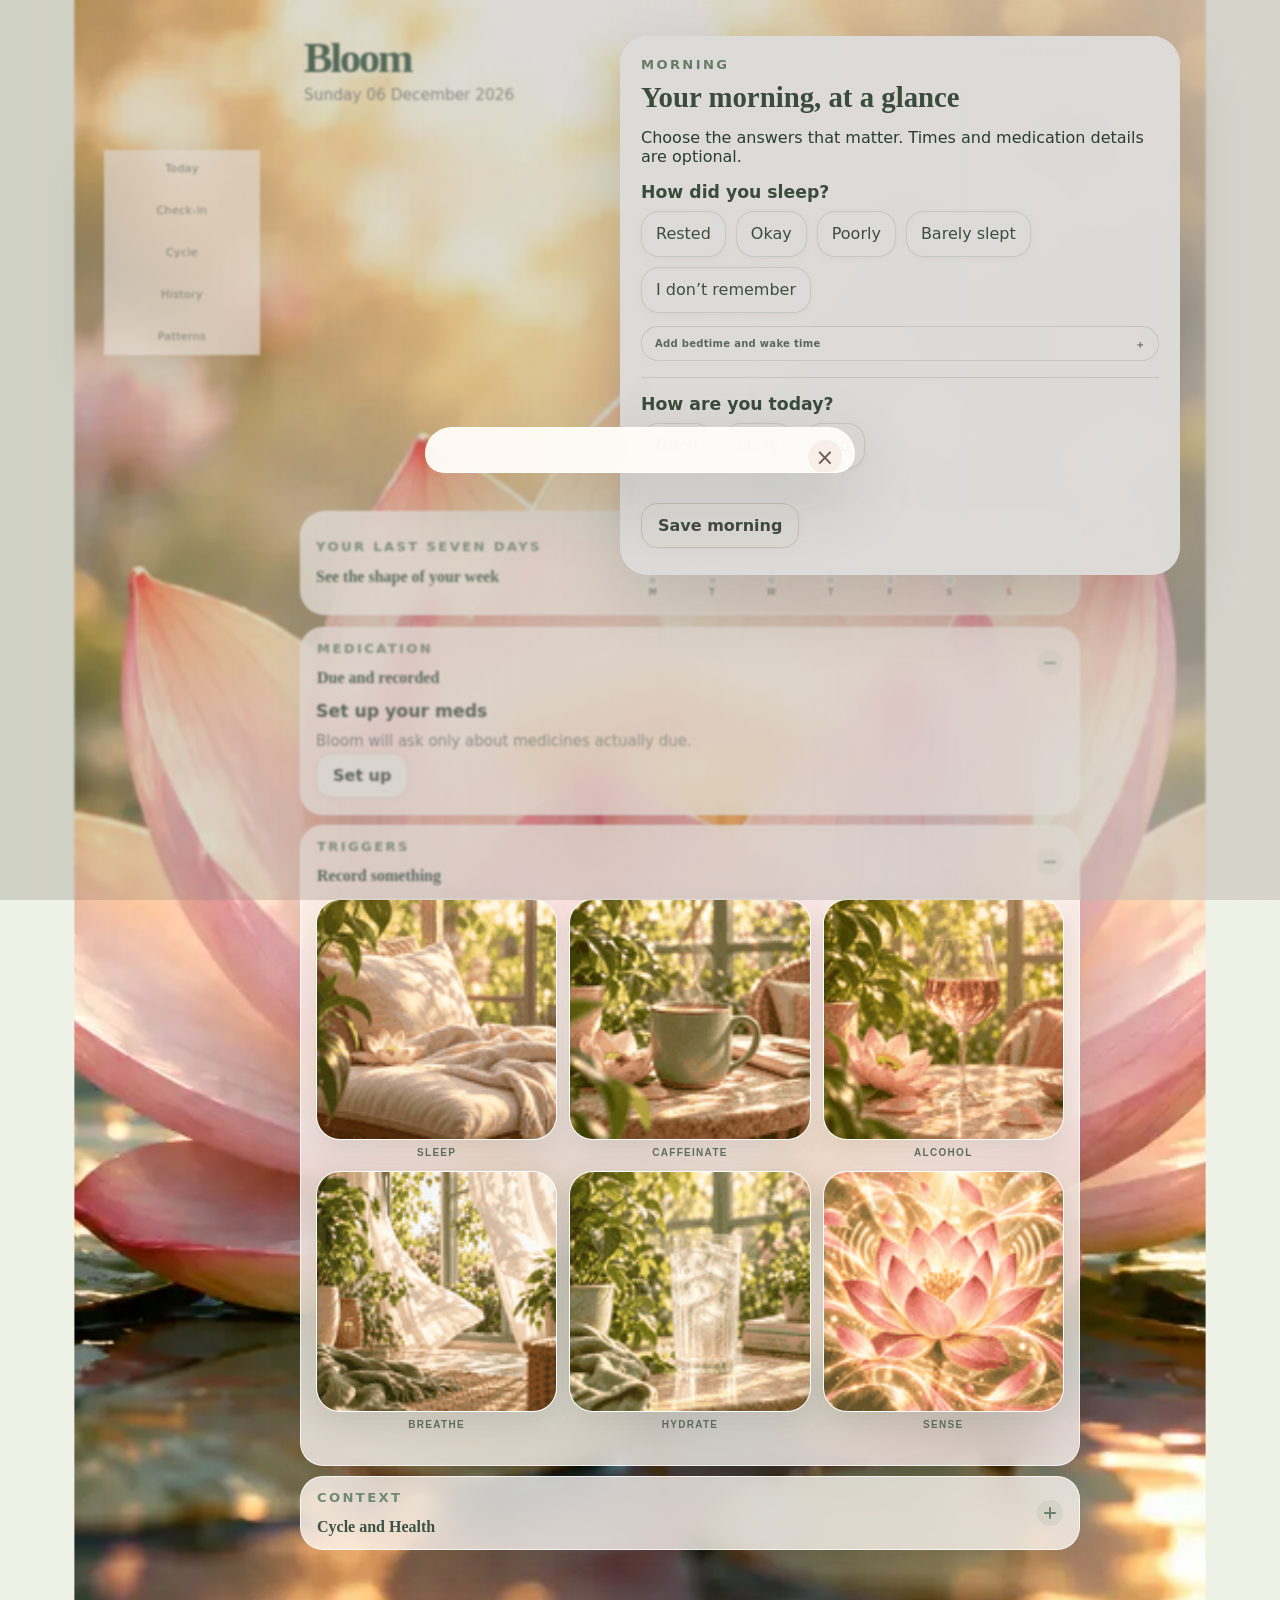
==== commit 8ea3cab2: "Fix repeated morning baseline" ====
--- a/index.html
+++ b/index.html
@@ -62,6 +62,6 @@
 <div id="modal" class="modal-backdrop" hidden><div class="modal-card"><button class="modal-close" id="modalClose" aria-label="Close">×</button><div id="modalBody"></div></div></div>
 <div id="saveToast" class="save-toast" hidden role="status" aria-live="polite"><span class="save-tick">✓</span><span id="saveToastText">Saved</span><button id="undoSave" type="button">Undo</button></div>
 <input id="healthFile" type="file" accept="application/json,.json" hidden><input id="importFile" type="file" accept="application/json,.json" hidden>
-<script src="app.js?v=38"></script>
+<script src="app.js?v=39"></script>
 </body>
 </html>
